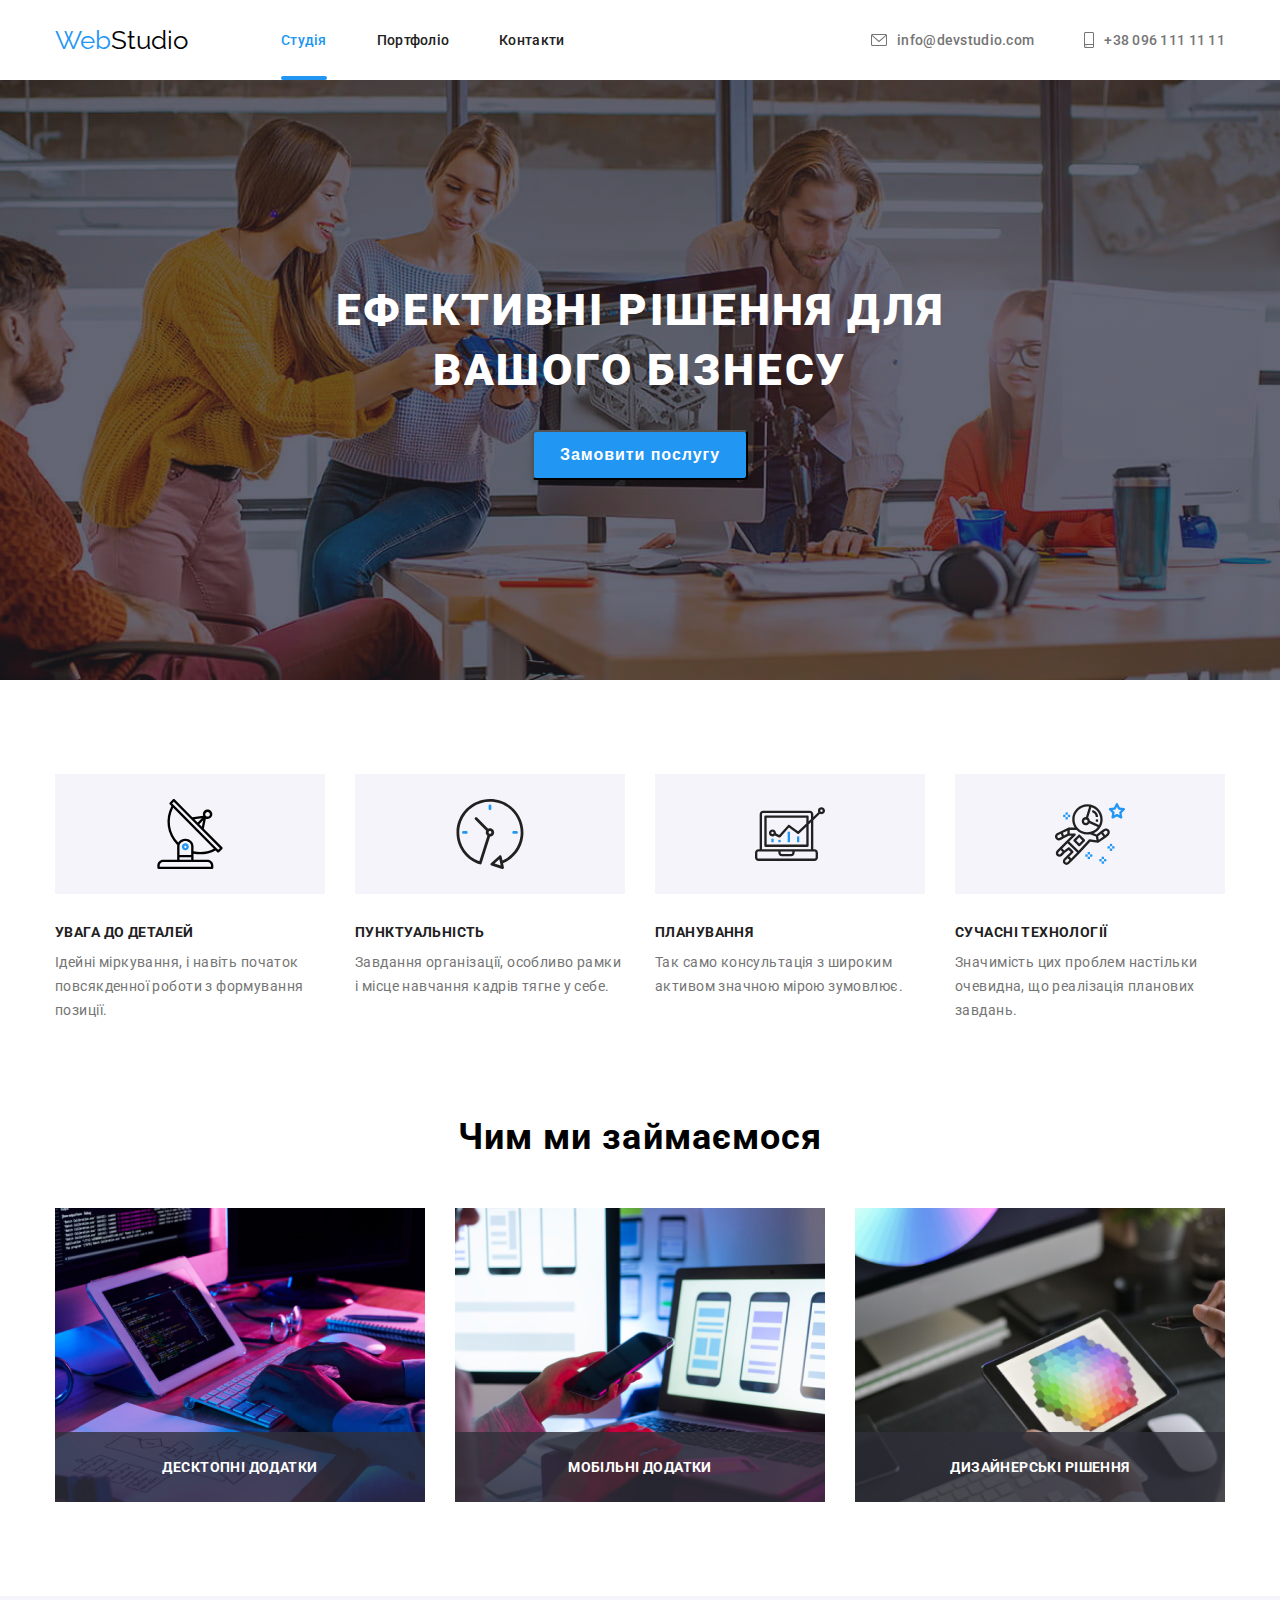
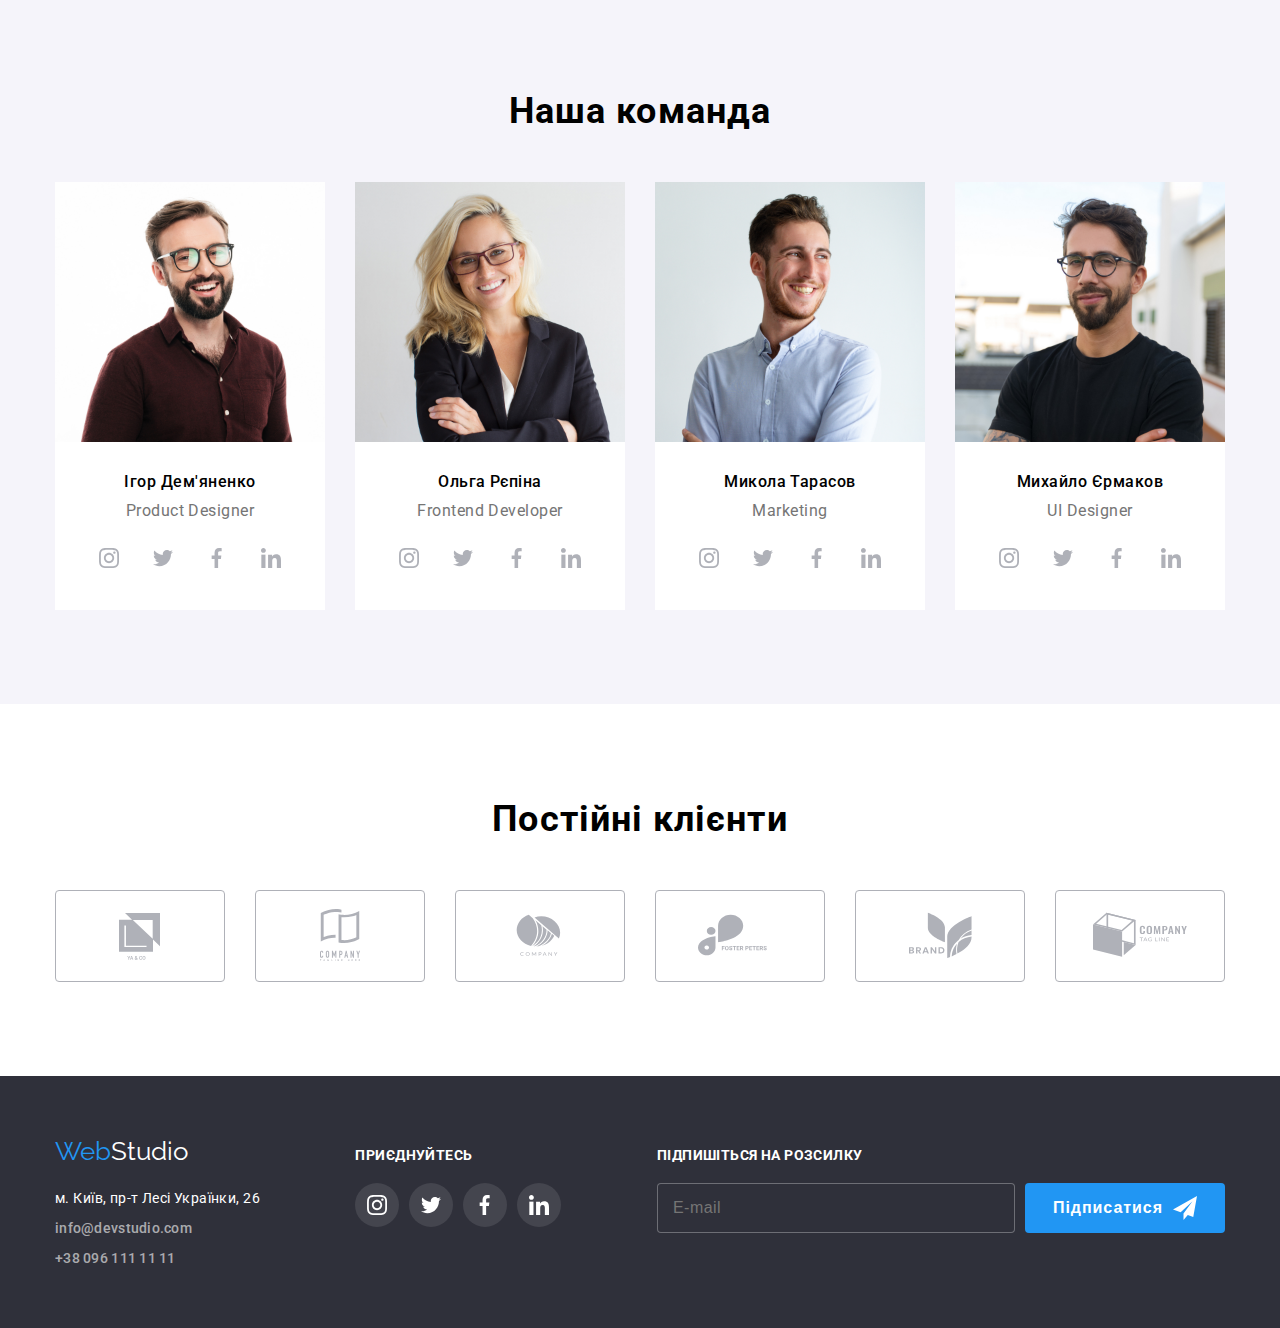
==== index.html @ c01cbc5e "Homework start" ====
<!-- TODO: FIX POINTS ITEMS - MAKE ICON AND TEXT ONE LI ELEMENT -->
<!-- TODO: FIX TEAM IMG CLASSES  -->

<!DOCTYPE html>
<html lang="en">
  <head>
    <meta charset="UTF-8" />
    <meta name="viewport" content="width=device-width, initial-scale=1.0" />
    <title>Homework 6</title>
    <link rel="preconnect" href="https://fonts.googleapis.com" />
    <link rel="preconnect" href="https://fonts.gstatic.com" crossorigin />
    <link
      href="https://fonts.googleapis.com/css2?family=Raleway:wght@700&family=Roboto:wght@400;500;700;900&display=swap"
      rel="stylesheet"
    />
    <link rel="stylesheet" href="./css/style.css" />
    <script src="./js/script.js" defer></script>
  </head>

  <body>
    <header class="header">
      <div class="container">
        <div class="header__content">
          <a href="https://yegor-vin.github.io/HTML_Homework-6/index.html" class="logo header__logo"
            ><span class="logo--color-blue">Web</span
            ><span class="logo--color-black">Studio</span></a
          >

          <div class="header__right-block">
            <nav class="nav">
              <ul class="nav__list">
                <li class="nav__item">
                  <a class="nav__link link is-active" href="./index.html"
                    >Студія</a
                  >
                </li>
                <li class="nav__item">
                  <a class="nav__link link" href="./portfolio.html"
                    >Портфоліо</a
                  >
                </li>
                <li class="nav__item">
                  <a class="nav__link link" href="#">Контакти</a>
                </li>
              </ul>
            </nav>

            <div class="contacts">
              <a class="contacts__item link" href="mailto:info@devstudio.com">
                <svg class="icon icon--email contacts__icon">
                  <use href="./images/sprite.svg#email"></use>
                </svg>
                info@devstudio.com</a
              >
              <a class="contacts__item link" href="tel:+380961111111">
                <svg class="icon icon--phone contacts__icon">
                  <use href="./images/sprite.svg#smartphone"></use>
                </svg>
                +38 096 111 11 11
              </a>
            </div>
          </div>
        </div>
      </div>
    </header>

    <main>
      <section class="hero">
        <h1 class="hero__title">Ефективні рішення для вашого бізнесу</h1>
        <button class="hero__button" type="button">Замовити послугу</button>
      </section>

      <section class="section points">
        <div class="container">
          <ul class="points__list">
            <li class="points__item">
              <div class="points__icon-item">
                <svg class="points__icon">
                  <use href="./images/sprite.svg#antenna"></use>
                </svg>
              </div>
              <div class="points__item-text">
                <h3 class="points__title">УВАГА ДО ДЕТАЛЕЙ</h3>
                <p class="points__text">
                  Ідейні міркування, і навіть початок повсякденної роботи з
                  формування позиції.
                </p>
              </div>
            </li>
            <li class="points__item">
              <div class="points__icon-item">
                <svg class="points__icon">
                  <use href="./images/sprite.svg#clock"></use>
                </svg>
              </div>
              <div class="points__item-text">
                <h3 class="points__title">ПУНКТУАЛЬНІСТЬ</h3>
                <p class="points__text">
                  Завдання організації, особливо рамки і місце навчання кадрів
                  тягне у себе.
                </p>
              </div>
            </li>
            <li class="points__item">
              <div class="points__icon-item">
                <svg class="points__icon">
                  <use href="./images/sprite.svg#diagram"></use>
                </svg>
              </div>
              <div class="points__item-text">
                <h3 class="points__title">ПЛАНУВАННЯ</h3>
                <p class="points__text">
                  Так само консультація з широким активом значною мірою
                  зумовлює.
                </p>
              </div>
            </li>
            <li class="points__item">
              <div class="points__icon-item">
                <svg class="points__icon">
                  <use href="./images/sprite.svg#astronaut"></use>
                </svg>
              </div>
              <div class="points__item-text">
                <h3 class="points__title">СУЧАСНІ ТЕХНОЛОГІЇ</h3>
                <p class="points__text">
                  Значимість цих проблем настільки очевидна, що реалізація
                  планових завдань.
                </p>
              </div>
            </li>
          </ul>
        </div>
      </section>

      <section class="section section--no-pd-top activity">
        <div class="container">
          <h2 class="activity__title">Чим ми займаємося</h2>
          <ul class="activity__list">
            <li class="activity__item">
              <div class="activity__img-container">
                <img
                  class="activity__img"
                  src="./images/feature-1.jpg"
                  alt="Feature"
                  title="Computers"
                />
                <div class="activity__text">Десктопні додатки</div>
              </div>
            </li>
            <li class="activity__item">
              <div class="activity__img-container">
                <img
                  class="activity__img"
                  src="./images/feature-2.jpg"
                  alt="Feature"
                />
                <div class="activity__text">Мобільні додатки</div>
              </div>
            </li>
            <li class="activity__item">
              <div class="activity__img-container">
                <img
                  class="activity__img"
                  src="./images/feature-3.jpg"
                  alt="Feature"
                />
                <div class="activity__text">Дизайнерські рішення</div>
              </div>
            </li>
          </ul>
        </div>
      </section>

      <section class="section team">
        <div class="container">
          <h2 class="team__title">Наша команда</h2>

          <ul class="team__list">
            <li class="team__item person">
              <div class="person__img-container">
                <img
                  class="person__img"
                  src="./images/team-1.jpg"
                  alt="Ihor Demyanenko"
                />
              </div>
              <div class="person__content">
                <h3 class="person__name">Ігор Дем'яненко</h3>
                <p class="person__role">Product Designer</p>
                <div class="social-icons">
                  <ul class="social-icons__list">
                    <li class="social-icons__item">
                      <svg class="social-icons__icon">
                        <use href="./images/sprite.svg#instagram"></use>
                      </svg>
                    </li>
                    <li class="social-icons__item">
                      <svg class="social-icons__icon">
                        <use href="./images/sprite.svg#twitter"></use>
                      </svg>
                    </li>
                    <li class="social-icons__item">
                      <svg class="social-icons__icon">
                        <use href="./images/sprite.svg#facebook"></use>
                      </svg>
                    </li>
                    <li class="social-icons__item">
                      <svg class="social-icons__icon">
                        <use href="./images/sprite.svg#linkedin"></use>
                      </svg>
                    </li>
                  </ul>
                </div>
              </div>
            </li>
            <li class="team__item person">
              <div class="person__img-container">
                <img
                  class="person__img"
                  src="./images/team-2.jpg"
                  alt="Olga Repina"
                />
              </div>
              <div class="person__content">
                <h3 class="person__name">Ольга Рєпіна</h3>
                <p class="person__role">Frontend Developer</p>
                <div class="social-icons">
                  <ul class="social-icons__list">
                    <li class="social-icons__item">
                      <svg class="social-icons__icon">
                        <use href="./images/sprite.svg#instagram"></use>
                      </svg>
                    </li>
                    <li class="social-icons__item">
                      <svg class="social-icons__icon">
                        <use href="./images/sprite.svg#twitter"></use>
                      </svg>
                    </li>
                    <li class="social-icons__item">
                      <svg class="social-icons__icon">
                        <use href="./images/sprite.svg#facebook"></use>
                      </svg>
                    </li>
                    <li class="social-icons__item">
                      <svg class="social-icons__icon">
                        <use href="./images/sprite.svg#linkedin"></use>
                      </svg>
                    </li>
                  </ul>
                </div>
              </div>
            </li>
            <li class="team__item person">
              <div class="person__img-container">
                <img
                  class="person__img"
                  src="./images/team-3.jpg"
                  alt="Mykola Tarasov"
                />
              </div>
              <div class="person__content">
                <h3 class="person__name">Микола Тарасов</h3>
                <p class="person__role">Marketing</p>
                <div class="social-icons">
                  <ul class="social-icons__list">
                    <li class="social-icons__item">
                      <svg class="social-icons__icon">
                        <use href="./images/sprite.svg#instagram"></use>
                      </svg>
                    </li>
                    <li class="social-icons__item">
                      <svg class="social-icons__icon">
                        <use href="./images/sprite.svg#twitter"></use>
                      </svg>
                    </li>
                    <li class="social-icons__item">
                      <svg class="social-icons__icon">
                        <use href="./images/sprite.svg#facebook"></use>
                      </svg>
                    </li>
                    <li class="social-icons__item">
                      <svg class="social-icons__icon">
                        <use href="./images/sprite.svg#linkedin"></use>
                      </svg>
                    </li>
                  </ul>
                </div>
              </div>
            </li>
            <li class="team__item person">
              <div class="person__img-container">
                <img
                  class="person__img"
                  src="./images/team-4.jpg"
                  alt="Mykhailo Yermakov"
                />
              </div>
              <div class="person__content">
                <h3 class="person__name">Михайло Єрмаков</h3>
                <p class="person__role">UI Designer</p>
                <div class="social-icons">
                  <ul class="social-icons__list">
                    <li class="social-icons__item">
                      <svg class="social-icons__icon">
                        <use href="./images/sprite.svg#instagram"></use>
                      </svg>
                    </li>
                    <li class="social-icons__item">
                      <svg class="social-icons__icon">
                        <use href="./images/sprite.svg#twitter"></use>
                      </svg>
                    </li>
                    <li class="social-icons__item">
                      <svg class="social-icons__icon">
                        <use href="./images/sprite.svg#facebook"></use>
                      </svg>
                    </li>
                    <li class="social-icons__item">
                      <svg class="social-icons__icon">
                        <use href="./images/sprite.svg#linkedin"></use>
                      </svg>
                    </li>
                  </ul>
                </div>
              </div>
            </li>
          </ul>
        </div>
      </section>

      <section class="clients">
        <div class="container">
          <div class="clients__content">
            <h2 class="clients__title">Постійні клієнти</h2>
            <ul class="clients__list">
              <li class="clients__item">
                <svg class="clients__logo">
                  <use href="./images/sprite.svg#logo-1"></use>
                </svg>
              </li>
              <li class="clients__item">
                <svg class="clients__logo">
                  <use href="./images/sprite.svg#logo-2"></use>
                </svg>
              </li>
              <li class="clients__item">
                <svg class="clients__logo">
                  <use href="./images/sprite.svg#logo-3"></use>
                </svg>
              </li>
              <li class="clients__item">
                <svg class="clients__logo">
                  <use href="./images/sprite.svg#logo-4"></use>
                </svg>
              </li>
              <li class="clients__item">
                <svg class="clients__logo">
                  <use href="./images/sprite.svg#logo-5"></use>
                </svg>
              </li>
              <li class="clients__item">
                <svg class="clients__logo">
                  <use href="./images/sprite.svg#logo-6"></use>
                </svg>
              </li>
            </ul>
          </div>
        </div>
      </section>
    </main>

    <footer class="footer">
      <div class="container">
        <div class="footer__content">
          <div class="footer__left-block">
            <a href="/" class="logo footer__logo"
              ><span class="logo--color-blue">Web</span
              ><span class="logo--color-white">Studio</span></a
            >
            <div class="footer__contacts contacts contacts--footer">
              <address class="contacts__address">
                м. Київ, пр-т Лесі Українки, 26
              </address>
              <a
                class="contacts__item contacts__item--footer link"
                href="mailto:info@devstudio.com"
                >info@devstudio.com</a
              >
              <a
                class="contacts__item contacts__item--footer link"
                href="tel:+380961111111"
                >+38 096 111 11 11</a
              >
            </div>
          </div>
          <div class="footer__right-block">
            <div class="footer__social-icons social-icons">
              <h3 class="social-icons__title">Приєднуйтесь</h3>
              <ul class="social-icons__list">
                <li class="social-icons__item social-icons__item--footer">
                  <svg class="social-icons__icon social-icons__icon--footer">
                    <use href="./images/sprite.svg#instagram"></use>
                  </svg>
                </li>
                <li class="social-icons__item social-icons__item--footer">
                  <svg class="social-icons__icon social-icons__icon--footer">
                    <use href="./images/sprite.svg#twitter"></use>
                  </svg>
                </li>
                <li class="social-icons__item social-icons__item--footer">
                  <svg class="social-icons__icon social-icons__icon--footer">
                    <use href="./images/sprite.svg#facebook"></use>
                  </svg>
                </li>
                <li class="social-icons__item social-icons__item--footer">
                  <svg class="social-icons__icon social-icons__icon--footer">
                    <use href="./images/sprite.svg#linkedin"></use>
                  </svg>
                </li>
              </ul>
            </div>
          </div>
          <div class="footer__subscribe subscribe">
            <h3 class="subscribe__title">Підпишіться на розсилку</h3>
            <form class="subscribe__form">
              <input
                class="subscribe__input"
                type="email"
                name="email"
                id="email"
                placeholder="E-mail"
              />
              <button class="subscribe__button" type="button">
                Підписатися
                <svg class="subscribe__button-icon">
                  <use href="./images/sprite.svg#tg"></use>
                </svg>
              </button>
            </form>
          </div>
        </div>
      </div>
    </footer>

    <div class="modal">
      <div class="modal__window">
        <button class="modal__button" type="button">
          <svg class="modal__cross">
            <use href="./images/sprite.svg#cross" />
          </svg>
        </button>

        <div class="modal__form">
          <h2 class="modal__title">Залиште свої дані, ми вам передзвонимо</h2>
          <form class="form" action="#">
            <label class="form__item">
              Ім'я
              <input
                class="form__input"
                type="text"
                name="text"
                id="text"
                required
              />
              <svg class="form__icon">
                <use href="./images/sprite.svg#person" />
              </svg>
            </label>

            <label class="form__item">
              Телефон
              <input
                class="form__input"
                type="tel"
                name="phone"
                id="phone"
                required
              />
              <svg class="form__icon">
                <use href="./images/sprite.svg#phone" />
              </svg>
            </label>

            <label class="form__item">
              Пошта
              <input
                class="form__input"
                type="email"
                name="email"
                id="email"
                required
              />
              <svg class="form__icon">
                <use href="./images/sprite.svg#emailBlack" />
              </svg>
            </label>

            <label class="form__item form__item--textarea">
              Коментар
              <textarea
                class="form__text-area"
                name="comment"
                id="comment"
                placeholder="Введіть текст"
              ></textarea>
            </label>

            <label class="form__item form__item--checkbox">
              <input type="checkbox" name="checkbox" id="checkbox" />
              Погоджуюся з розсилкою та приймаю
              <a class="checkbox-link" href="#">Умови договору</a>
            </label>

            <button class="form__button" type="submit">Відправити</button>
          </form>
        </div>
      </div>
    </div>
  </body>
</html>
---- css/style.css ----
:root {
  --color-blue: #2196f3;
}

html {
  font-family: "Roboto", sans-serif;
  font-weight: 400;
}

body,
h1,
h2,
h3,
h4,
h5,
h6,
p,
ul,
button {
  margin: 0;
  padding: 0;
}

a {
  text-decoration: none;
}

* {
  box-sizing: border-box;
}

.link {
  transition: color 0.3s linear;
}

.link:hover {
  color: var(--color-blue);
}

.container {
  margin: 0 auto;
  max-width: 1170px;
  width: 100%;
}

/* #region header */

.header {
  display: flex;

  height: 80px;
}

.header__content {
  display: flex;
  height: 100%;
}

.header__right-block {
  display: flex;
  justify-content: space-between;
  width: 100%;
}

.header__logo {
  margin-right: 93px;
}

/* #endregion */

/* #region nav */

.nav {
  display: flex;
}

.nav__list {
  margin: 0;
  padding: 0;
  list-style: none;
  display: flex;
  gap: 50px;
}

.nav__item {
  display: flex;
}

.nav__link {
  display: flex;
  align-items: center;

  color: #212121;
  font-size: 14px;
  font-weight: 500;
  line-height: normal;
  letter-spacing: 0.28px;
  text-decoration: none;
  transition: all 0.3s ease;
}

.is-active {
  position: relative;
  color: var(--color-blue);
}

.is-active::after {
  display: block;
  content: "";
  height: 4px;

  position: absolute;
  width: 100%;
  bottom: 0;

  background-color: var(--color-blue);
  border-radius: 2px;
}

.nav__link:hover {
  color: var(--color-blue);
  font-weight: 500;
  line-height: normal;
  letter-spacing: 0.28px;
}

/* #endregion */

/* #region contacts */

.contacts {
  display: flex;
  gap: 50px;
}

.contacts--footer {
  flex-direction: column;
  gap: 6px;
}

.contacts__item {
  display: flex;
  align-items: center;

  color: #757575;
  font-size: 14px;
  font-weight: 500;
  line-height: normal;
  letter-spacing: 0.28px;
}

.contacts__item--footer {
  color: #ffffff99;
  line-height: 24px;
}

/* #endregion */

.logo {
  font-family: "Raleway", sans-serif;
  text-decoration: none;
  font-size: 26px;
  display: flex;
  align-items: center;
}

.logo--color-blue {
  color: var(--color-blue);
}

.logo--color-black {
  color: #000;
}

.hero {
  display: flex;
  flex-direction: column;
  justify-content: center;
  align-items: center;
  gap: 30px;

  height: 600px;
  background: linear-gradient(90deg, #2f303a66 0%, #2f303a66 100%),
    url("../images/hero.jpg"), #2f303a;
  background-repeat: no-repeat;
  background-size: cover;
  background-position: center;

  color: #fff;

  font-size: 44px;
  font-weight: 900px;
  line-height: 60px;
  text-transform: uppercase;

  flex-shrink: 0;
}

.hero__title {
  color: #fff;
  text-align: center;

  width: 696px;

  font-size: 44px;
  font-weight: 900;

  line-height: 60px;
  letter-spacing: 2.64px;
  text-transform: uppercase;
}

.hero__button {
  background-color: var(--color-blue);
  color: #fff;
  width: 216px;
  height: 50px;
  cursor: pointer;
  text-align: center;
  font-size: 16px;
  font-weight: 700;
  line-height: 30px; /* 187.5% */
  letter-spacing: 0.96px;
  border-radius: 4px;
  box-shadow: 0 4px 4px 0 rgba(0, 0, 0, 0.15);
}

.points__list {
  display: flex;
  justify-content: space-evenly;
  list-style: none;
  background-color: #fff;
  gap: 30px;
}

.points__item {
  width: 270px;
  flex-shrink: 0;
  display: flex;
  flex-direction: column;
  gap: 30px;
}

.points__title {
  color: #212121;
  margin-bottom: 10px;
  font-size: 14px;
  font-weight: 700;
  line-height: 16px;
  letter-spacing: 0.03em;
}

.points__text {
  color: #757575;
  font-size: 14px;
  font-weight: 400;
  line-height: 24px;
  letter-spacing: 0.42px;
  width: 270px;
}

.activity {
}

.activity__title {
  text-align: center;
  margin-bottom: 50px;
  font-size: 36px;
  font-weight: 700;
  line-height: 42px;
  letter-spacing: 0.03em;
}

.activity__list {
  list-style: none;
  display: flex;
  justify-content: center;
  gap: 30px;
}

.activity__item {
  display: flex;
}

.activity__img-container {
  position: relative;
  display: flex;
}

.activity__img {
  width: 370px;
  height: 294px;
  flex-shrink: 0;
}

.activity__text {
  position: absolute;
  bottom: 0;
  background-color: #2f303acc;
  color: #fff;
  width: 100%;
  height: 70px;
  display: flex;
  justify-content: center;
  align-items: center;
  text-transform: uppercase;
  font-size: 14px;
  font-weight: 700;
  line-height: 16px;
  letter-spacing: 0.03em;
}

.team {
  flex-shrink: 0;
  background-color: #f5f4fa;
  width: 100%;
}

.team__title {
  margin: 0 0 50px;
  text-align: center;
  font-size: 36px;
  font-weight: 700;
  line-height: 42px;
  letter-spacing: 0.03em;
}

.team__list {
  list-style: none;
  display: flex;
  gap: 30px;
  justify-content: center;
  border-radius: 4px;
}

.person {
  background-color: #fff;
  width: 270px;
}

.person__img {
  width: 100%;
}

.person__img-container {
  display: flex;
}

.person__content {
  padding: 30px 0 30px;

  display: flex;
  flex-direction: column;
  align-items: center;
}

.person__name {
  margin: 0 0 10px;
  font-size: 16px;
  font-weight: 500;
  line-height: 19px;
  letter-spacing: 0.03em;
}

.person__role {
  margin: 0 0 16px;

  font-size: 16px;
  font-weight: 400;
  line-height: 19px;
  letter-spacing: 0.03em;
  color: #757575;
}

.section {
  padding: 94px 0 94px;
}

.section--no-pd-top {
  padding: 0 0 94px;
}

.footer {
  background-color: #2f303a;
  height: 252px;
  padding-top: 60px;
}

.logo--color-white {
  color: #fff;
}

.footer__content {
  display: flex;
  align-items: baseline;
  justify-content: space-between;
}

.footer__contacts {
  display: flex;
  flex-direction: column;
  gap: 6px;
}

.contacts__address {
  color: #fff;
  font-style: normal;
  font-size: 14px;
  font-weight: 400;
  line-height: 24px;
  letter-spacing: 0.03em;
  text-align: left;
}

.footer__logo {
  margin: 0 0 20px;
}

.footer__email {
  color: #757575;
  font-size: 14px;
  font-weight: 400;
  line-height: 24px;
  letter-spacing: 0.03em;
  text-align: left;
}

.footer__number {
  color: #757575;
  font-size: 14px;
  font-weight: 400;
  line-height: 24px;
  letter-spacing: 0.03em;
  text-align: left;
}

.features__filter {
  background-color: #f5f4fa;
  color: #212121;
  height: 38px;
  font-size: 16px;
  font-weight: 500;
  line-height: 26px;
  letter-spacing: 0.03em;
  text-align: center;
  padding: 6px 22px;
}

.portfolio {
}

.info {
  text-align: center;
}

.features__filters {
  list-style: none;
  margin: 0 0 50px;

  display: flex;
  justify-content: center;
  gap: 8px;
}

.features__filter {
  transition: all 0.3s ease;
  background-color: #eee;
  color: black;
  border-radius: 4px;
}

.features__filter:hover {
  background-color: var(--color-blue);
  color: white;
}

.features__list {
  list-style: none;
  display: flex;
  flex-wrap: wrap;
  gap: 30px;
}

.features__block {
  display: flex;
  justify-content: space-between;
}

.features__item {
  width: 370px;
  height: 404px;
}

.category__img-container {
  position: relative;
  overflow: hidden;
  display: flex;
}

.category__img {
  display: flex;
}

.hidden-text {
  background: #2196f3e5;
  position: absolute;
  color: #fff;
  font-size: 18px;
  font-weight: 400;
  line-height: 28px;
  letter-spacing: 0.03em;
  padding: 63px 24px;
  transform: translateY(100%);
  transition: transform 0.3s ease;
  top: 0;
}

.features__item:hover .hidden-text {
  transform: translateY(0);
}

.category {
  cursor: pointer;
}

.category__content {
  padding: 20px 24px;
  border: 1px solid #eee;
  border-top: none;
}

.category__title {
  margin: 0 0 4px;
  font-size: 18px;
  font-weight: 700;
  line-height: 36px;
  letter-spacing: 0.06em;
}

.category__type {
  font-size: 16px;
  font-weight: 400;
  line-height: 30px;
  letter-spacing: 0.03em;
  color: #757575;
}

.icon {
  display: flex;
  padding: 0 10px 0 0;

  transition: color 0.3s linear;
}

.icon--email {
  height: 12px;
  width: 16px;
}

.icon--phone {
  height: 16px;
  width: 10px;
}

.contacts__block {
  display: flex;
}

.contacts__icon {
  box-sizing: content-box;
}

.contacts__icon-email {
  padding: 34px 10px 34px 0;
  transition: color 0.3s linear;
}

.contacts__block:hover {
  background-color: #fff;
}

.contacts__block:hover .contacts__icon {
  color: var(--color-blue);
}

.contacts__block:hover .contacts__email {
  color: var(--color-blue);
}

.points__icon-list {
  list-style: none;
  display: flex;
  gap: 30px;
  border-radius: 4px;
  padding: 0 0 30px;
}

.points__icon-item {
  width: 270px;
  height: 120px;
  background-color: #f5f4fa;
  display: flex;
  justify-content: center;
  align-items: center;
}

.points__icon {
  width: 70px;
  height: 70px;
}

.social-icons__list {
  list-style: none;
  display: flex;
  gap: 10px;
}

.social-icons__item {
  width: 44px;
  height: 44px;
  display: flex;
  justify-content: center;
  align-items: center;
  border-radius: 50%;
  transition: all 0.3s linear;

  background-color: transparent;
  color: #afb1b8;

  cursor: pointer;
}

.social-icons__item--footer {
  background-color: #ffffff1a;
}

.social-icons__icon {
  color: inherit;
  width: 20px;
  height: 20px;
}

.social-icons__icon--footer {
  color: #fff;
}

.social-icons__item:hover {
  background-color: var(--color-blue);
  color: #fff;
}

.person__media-item:hover .person__media-icon {
  color: #fff;
}
.clients__content {
  padding: 94px 0;
}

.clients__title {
  text-align: center;
  font-size: 36px;
  font-weight: 700;
  line-height: 42px;
  letter-spacing: 0.03em;
  text-align: center;
  margin: 0 0 50px;
}

.clients__list {
  list-style: none;
  display: flex;
  gap: 30px;
}

.clients__item {
  display: flex;
  justify-content: center;
  align-items: center;
  width: 170px;
  height: 92px;
  border: 1px #afb1b8 solid;
  border-radius: 4px;
  transition: all 0.3s linear;
  cursor: pointer;
}

.clients__item:hover {
  border-color: var(--color-blue);
}

.clients__item:hover .clients__logo {
  color: var(--color-blue);
}

.clients__logo {
  width: 106px;
  height: 60px;
  color: #afb1b8;
  transition: all 0.3s linear;
}

.social-icons__title {
  font-size: 14px;
  font-weight: 700;
  line-height: 16px;
  letter-spacing: 0.03em;
  color: #fff;
  text-transform: uppercase;
}

.footer__social-icons {
  display: flex;
  flex-direction: column;
  gap: 20px;
  justify-content: center;
}

.modal {
  opacity: 0;
  position: fixed;
  top: 0;
  left: 0;
  right: 0;
  bottom: 0;

  background-color: #00000080;
  transition: all 0.3s ease;

  pointer-events: none;
}

.modal--is-open {
  opacity: 1;
  pointer-events: all;
}

.modal__window {
  padding: 40px;
  width: 528px;
  height: 580px;
  top: 50%;
  left: 50%;
  border-radius: 4px;
  background-color: #fff;
  position: absolute;
  transform: translate(-50%, -30%);
  transition: all 0.3s ease;
}

.modal--is-open .modal__window {
  transform: translate(-50%, -50%);
}

.modal--is-open .modal {
  opacity: 1;
  pointer-events: all;
}

.modal__button {
  position: absolute;
  right: 8px;
  top: 8px;

  display: flex;
  justify-content: center;
  align-items: center;
  border: 1px solid #0000001a;
  height: 30px;
  width: 30px;

  border-radius: 50%;
  border: 1px solid #0000001a;

  background-color: #fff;
  cursor: pointer;
}

.modal__cross {
  height: 11px;
  width: 11px;
  transition: color 0.3s linear;
}

.modal__button:hover .modal__cross {
  color: var(--color-blue);
}

main:has(.modal--is-open) {
  overflow: hidden;
}

.modal__form {
  display: flex;
  flex-direction: column;
  gap: 12px;
}

.modal__title {
  font-size: 20px;
  font-weight: 700;
  line-height: 23px;
  letter-spacing: 0.03em;
  color: #212121;
  text-align: center;
}

.form {
  display: flex;
  flex-direction: column;
  align-items: center;
}

.form__item {
  margin: 0 0 10px;
  position: relative;
  display: flex;
  flex-direction: column;
  gap: 4px;

  width: 100%;

  font-size: 12px;
  font-weight: 400;
  line-height: 14px;
  letter-spacing: 0.01em;
  color: #757575;
}

.form__item--textarea {
  margin: 0 0 20px;
}

.form__item--checkbox {
  margin: 0 0 30px;
  display: flex;
  flex-direction: row;
  justify-content: center;
  align-items: center;
}

.form__icon {
  position: absolute;
  height: 18px;
  width: 18px;
  padding: 2px;
  color: black;

  left: 12px;
  bottom: 11px;

  transition: color 0.3s ease;
}

.form__input {
  padding: 0 0 0 42px;
  border-radius: 4px;
  border: 1px solid #21212133;
  height: 40px;
  transition: color 0.3s linear;
  cursor: pointer;
  transition: border-color 0.3s ease;
}

.form__input:hover,
.form__input:focus,
.form__text-area:focus {
  border-color: var(--color-blue);
  outline: 1px solid var(--color-blue);
}

.form__input:hover + .form__icon {
  color: var(--color-blue);
}

.form__text-area {
  padding: 12px 16px;
  height: 120px;
  border: 1px solid #21212133;
  border-radius: 4px;
  resize: none;
}

.form__text-area::placeholder {
  color: #75757580;
  font-size: 12px;
  font-weight: 400;
  line-height: 14px;
  letter-spacing: 0.01em;
}

.checkbox-link {
  color: var(--color-blue);
}

.form__button {
  color: #fff;
  border-radius: 4px;
  width: 200px;
  height: 50px;
  background-color: #188ce8;
  border: 1px solid #21212133;
  cursor: pointer;
}

.footer__subscribe {
  display: flex;
  flex-direction: column;
}

.subscribe__title {
  margin: 0 0 20px;
  color: #fff;
  font-size: 14px;
  font-weight: 700;
  line-height: 16px;
  letter-spacing: 0.03em;
  text-transform: uppercase;
  display: flex;
  flex-direction: column;
}

.subscribe__form {
  display: flex;
  gap: 10px;
}

.subscribe__input {
  padding: 0 0 0 15px;

  width: 358px;
  height: 50px;

  border-radius: 4px;
  border: 1px solid #ffffff4d;

  background-color: #2f303a;
  color: #fff;
}

.subscribe__button {
  padding: 0 28px;

  display: flex;
  justify-content: center;
  align-items: center;
  gap: 10px;

  height: 50px;

  font-size: 16px;
  font-weight: 700;
  line-height: 30px;
  letter-spacing: 0.06em;

  color: #fff;
  background-color: var(--color-blue);

  border-radius: 4px;
  border: none;

  cursor: pointer;
}

.subscribe__button-icon {
  height: 24px;
  width: 24px;
}

.subscribe__input::placeholder {
  font-size: 16px;
  font-weight: 400;
  line-height: 20px;
  letter-spacing: 0.03em;
}
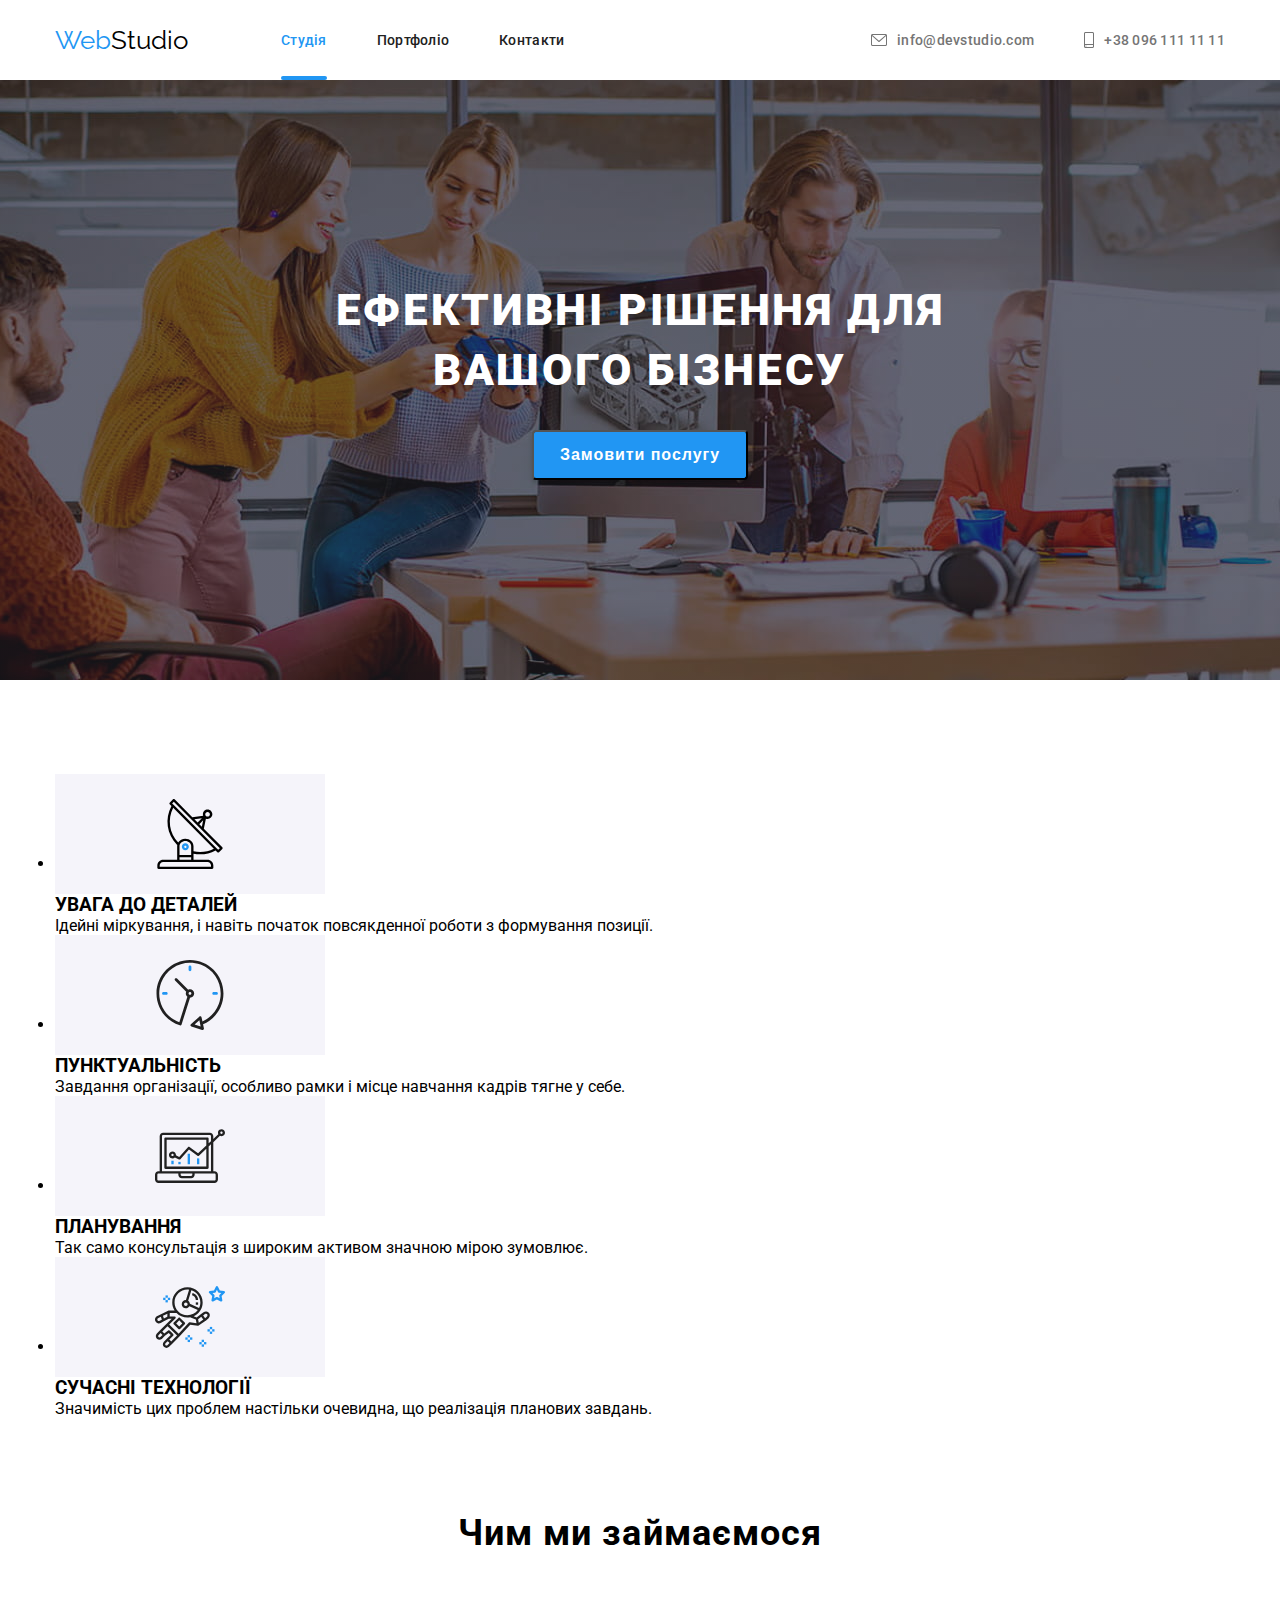
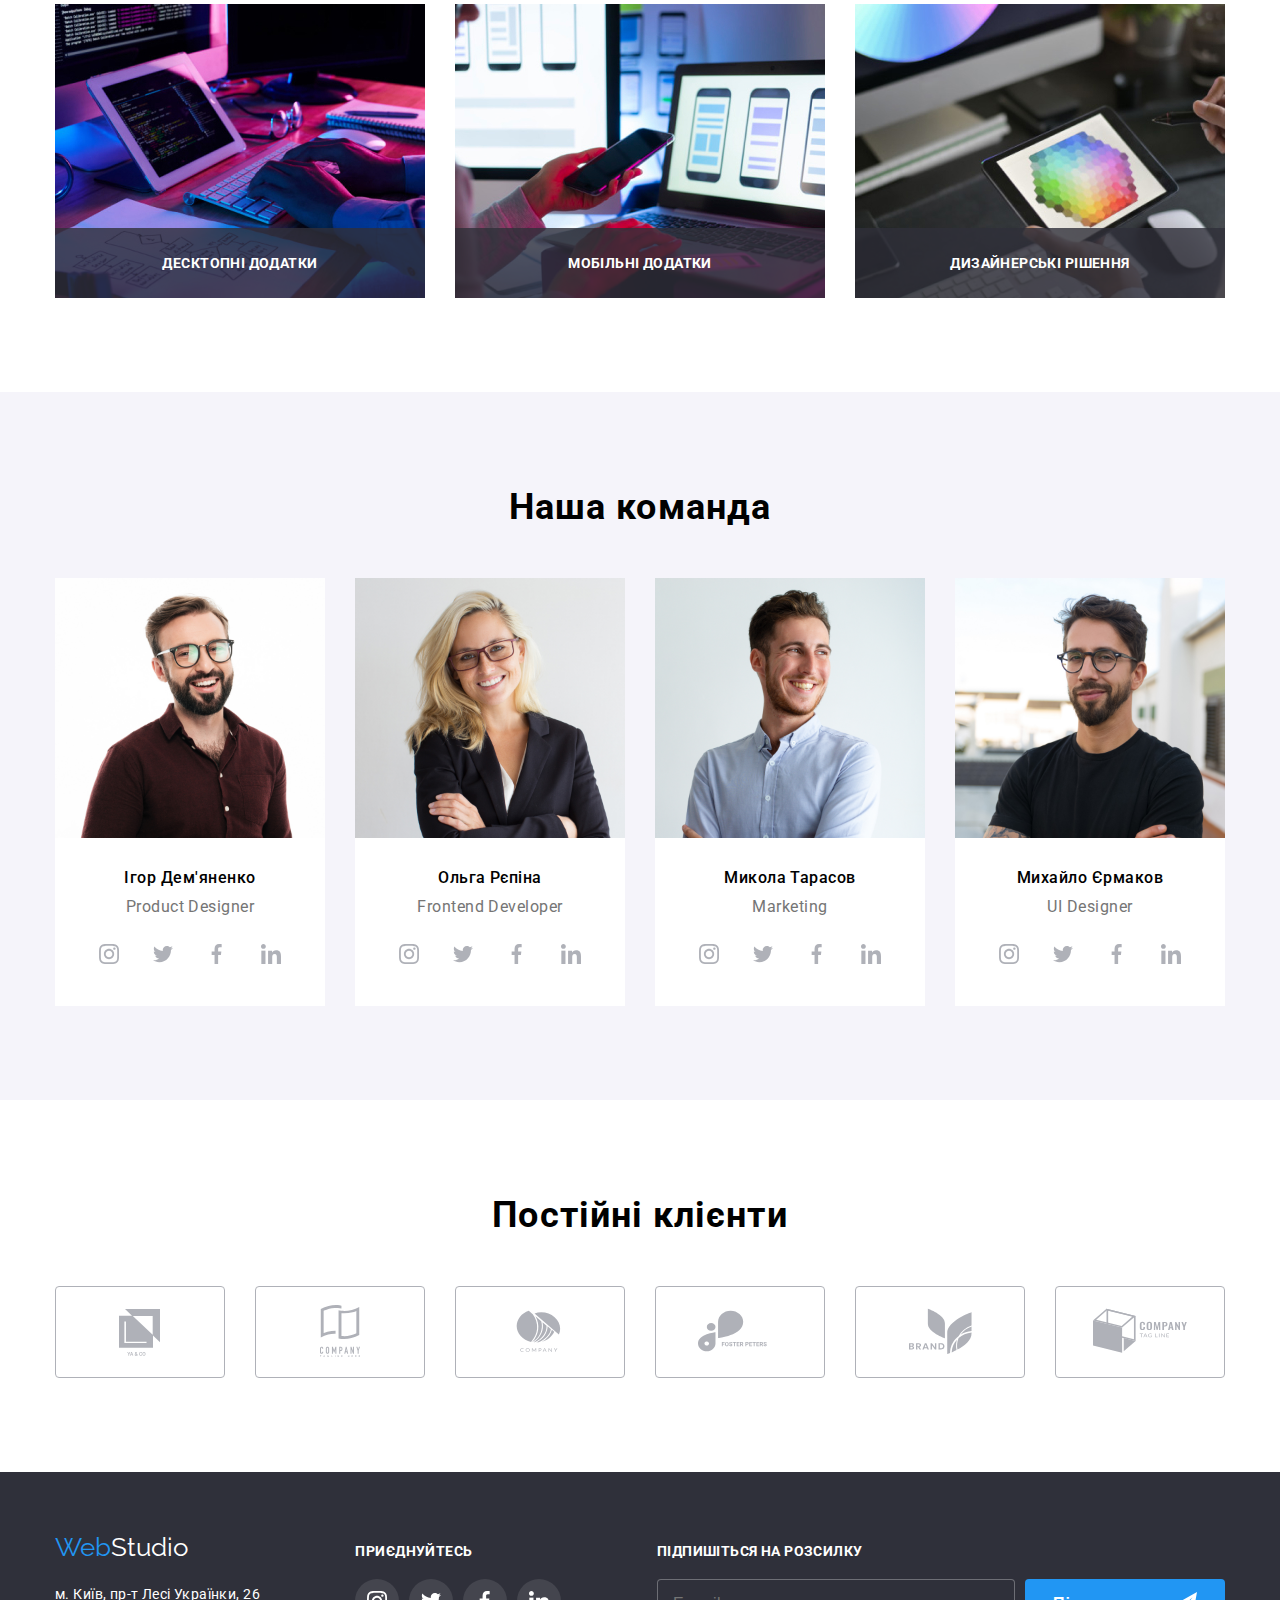
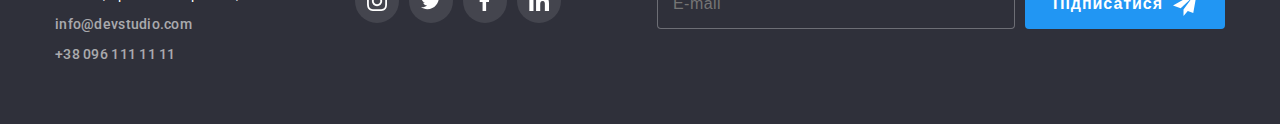
==== commit 3f721bef: "added scss" ====
--- a/index.html
+++ b/index.html
@@ -1,8 +1,5 @@
-<!-- TODO: FIX POINTS ITEMS - MAKE ICON AND TEXT ONE LI ELEMENT -->
-<!-- TODO: FIX TEAM IMG CLASSES  -->
-
 <!DOCTYPE html>
-<html lang="en">
+<html lang="en" class="page">
   <head>
     <meta charset="UTF-8" />
     <meta name="viewport" content="width=device-width, initial-scale=1.0" />
@@ -13,7 +10,7 @@
       href="https://fonts.googleapis.com/css2?family=Raleway:wght@700&family=Roboto:wght@400;500;700;900&display=swap"
       rel="stylesheet"
     />
-    <link rel="stylesheet" href="./css/style.css" />
+    <link rel="stylesheet" href="/css/style.min.css" />
     <script src="./js/script.js" defer></script>
   </head>
 
@@ -21,7 +18,9 @@
     <header class="header">
       <div class="container">
         <div class="header__content">
-          <a href="https://yegor-vin.github.io/HTML_Homework-6/index.html" class="logo header__logo"
+          <a
+            href="https://yegor-vin.github.io/HTML_Homework-6/index.html"
+            class="logo header__logo"
             ><span class="logo--color-blue">Web</span
             ><span class="logo--color-black">Studio</span></a
           >
--- a/css/style.min.css
+++ b/css/style.min.css
@@ -0,0 +1 @@
+body,h1,h2,h3,h4,h5,h6,p,ul,button{margin:0;padding:0}a{text-decoration:none}*{box-sizing:border-box}.link{transition:color .3s linear;font-family:inherit}.link:hover{color:#2196f3}.page{font-family:"Roboto",sans-serif;font-weight:400}.container{margin:0 auto;max-width:1170px;width:100%}.header{display:flex;height:80px}.header__content{display:flex;height:100%}.header__right-block{display:flex;justify-content:space-between;width:100%}.header__logo{margin-right:93px}.nav{display:flex}.nav__list{margin:0;padding:0;list-style:none;display:flex;gap:50px}.nav__item{display:flex}.nav__link{display:flex;align-items:center;color:#212121;font-size:14px;font-weight:500;line-height:normal;letter-spacing:.28px;text-decoration:none;transition:all .3s ease}.nav__link:hover{color:#2196f3;font-weight:500;line-height:normal;letter-spacing:.28px}.is-active{position:relative;color:#2196f3}.is-active::after{display:block;content:"";height:4px;position:absolute;width:100%;bottom:0;background-color:#2196f3;border-radius:2px}.contacts{display:flex;gap:50px}.contacts --footer{flex-direction:column;gap:6px}.contacts__item{display:flex;align-items:center;color:#757575;font-size:14px;font-weight:500;line-height:normal;letter-spacing:.28px}.contacts__item--footer{color:rgba(255,255,255,.6);line-height:24px}.logo{font-family:"Raleway",sans-serif;text-decoration:none;font-size:26px;display:flex;align-items:center}.logo--color-blue{color:#2196f3}.logo--color-black{color:#000}.hero{display:flex;flex-direction:column;justify-content:center;align-items:center;gap:30px;height:600px;background:linear-gradient(90deg, rgba(47, 48, 58, 0.4) 0%, rgba(47, 48, 58, 0.4) 100%),url("../images/hero.jpg"),#2f303a;background-repeat:no-repeat;background-size:cover;background-position:center;color:#fff;font-size:44px;font-weight:900px;line-height:60px;text-transform:uppercase;flex-shrink:0}.hero__title{color:#fff;text-align:center;width:696px;font-size:44px;font-weight:900;line-height:60px;letter-spacing:2.64px;text-transform:uppercase}.hero__button{background-color:#2196f3;color:#fff;width:216px;height:50px;cursor:pointer;text-align:center;font-size:16px;font-weight:700;line-height:30px;letter-spacing:.96px;border-radius:4px;box-shadow:0 4px 4px 0 rgba(0,0,0,.15)}.activity__title{text-align:center;margin-bottom:50px;font-size:36px;font-weight:700;line-height:42px;letter-spacing:.03em}.activity__list{list-style:none;display:flex;justify-content:center;gap:30px}.activity__item{display:flex}.activity__img-container{position:relative;display:flex}.activity__img{width:370px;height:294px;flex-shrink:0}.activity__text{position:absolute;bottom:0;background-color:rgba(47,48,58,.8);color:#fff;width:100%;height:70px;display:flex;justify-content:center;align-items:center;text-transform:uppercase;font-size:14px;font-weight:700;line-height:16px;letter-spacing:.03em}.team{flex-shrink:0;background-color:#f5f4fa;width:100%}.team__title{margin:0 0 50px;text-align:center;font-size:36px;font-weight:700;line-height:42px;letter-spacing:.03em}.team__list{list-style:none;display:flex;gap:30px;justify-content:center;border-radius:4px}.person{background-color:#fff;width:270px}.person__img{width:100%}.person__img-container{display:flex}.person__content{padding:30px 0 30px;display:flex;flex-direction:column;align-items:center}.person__name{margin:0 0 10px;font-size:16px;font-weight:500;line-height:19px;letter-spacing:.03em}.person__role{margin:0 0 16px;font-size:16px;font-weight:400;line-height:19px;letter-spacing:.03em;color:#757575}.section{padding:94px 0 94px}.section--no-pd-top{padding:0 0 94px}.footer{background-color:#2f303a;height:252px;padding-top:60px}.logo--color-white{color:#fff}.footer__content{display:flex;align-items:baseline;justify-content:space-between}.footer__contacts{display:flex;flex-direction:column;gap:6px}.contacts__address{color:#fff;font-style:normal;font-size:14px;font-weight:400;line-height:24px;letter-spacing:.03em;text-align:left}.footer__logo{margin:0 0 20px}.footer__email{color:#757575;font-size:14px;font-weight:400;line-height:24px;letter-spacing:.03em;text-align:left}.footer__number{color:#757575;font-size:14px;font-weight:400;line-height:24px;letter-spacing:.03em;text-align:left}.features__filter{background-color:#f5f4fa;color:#212121;height:38px;font-size:16px;font-weight:500;line-height:26px;letter-spacing:.03em;text-align:center;padding:6px 22px}.info{text-align:center}.features__filters{list-style:none;margin:0 0 50px;display:flex;justify-content:center;gap:8px}.features__filter{transition:all .3s ease;background-color:#eee;color:#000;border-radius:4px}.features__filter:hover{background-color:#2196f3;color:#fff}.features__list{list-style:none;display:flex;flex-wrap:wrap;gap:30px}.features__block{display:flex;justify-content:space-between}.features__item{width:370px;height:404px}.category__img-container{position:relative;overflow:hidden;display:flex}.category__img{display:flex}.hidden-text{background:rgba(33,150,243,.8980392157);position:absolute;color:#fff;font-size:18px;font-weight:400;line-height:28px;letter-spacing:.03em;padding:63px 24px;transform:translateY(100%);transition:transform .3s ease;top:0}.features__item:hover .hidden-text{transform:translateY(0)}.category{cursor:pointer}.category__content{padding:20px 24px;border:1px solid #eee;border-top:none}.category__title{margin:0 0 4px;font-size:18px;font-weight:700;line-height:36px;letter-spacing:.06em}.category__type{font-size:16px;font-weight:400;line-height:30px;letter-spacing:.03em;color:#757575}.icon{display:flex;padding:0 10px 0 0;transition:color .3s linear}.icon--email{height:12px;width:16px}.icon--phone{height:16px;width:10px}.contacts__block{display:flex}.contacts__icon{box-sizing:content-box}.contacts__icon-email{padding:34px 10px 34px 0;transition:color .3s linear}.contacts__block:hover{background-color:#fff}.contacts__block:hover .contacts__icon{color:#2196f3}.contacts__block:hover .contacts__email{color:#2196f3}.points__icon-list{list-style:none;display:flex;gap:30px;border-radius:4px;padding:0 0 30px}.points__icon-item{width:270px;height:120px;background-color:#f5f4fa;display:flex;justify-content:center;align-items:center}.points__icon{width:70px;height:70px}.social-icons__list{list-style:none;display:flex;gap:10px}.social-icons__item{width:44px;height:44px;display:flex;justify-content:center;align-items:center;border-radius:50%;transition:all .3s linear;background-color:rgba(0,0,0,0);color:#afb1b8;cursor:pointer}.social-icons__item--footer{background-color:rgba(255,255,255,.1019607843)}.social-icons__icon{color:inherit;width:20px;height:20px}.social-icons__icon--footer{color:#fff}.social-icons__item:hover{background-color:#2196f3;color:#fff}.person__media-item:hover .person__media-icon{color:#fff}.clients__content{padding:94px 0}.clients__title{text-align:center;font-size:36px;font-weight:700;line-height:42px;letter-spacing:.03em;text-align:center;margin:0 0 50px}.clients__list{list-style:none;display:flex;gap:30px}.clients__item{display:flex;justify-content:center;align-items:center;width:170px;height:92px;border:1px #afb1b8 solid;border-radius:4px;transition:all .3s linear;cursor:pointer}.clients__item:hover{border-color:#2196f3}.clients__item:hover .clients__logo{color:#2196f3}.clients__logo{width:106px;height:60px;color:#afb1b8;transition:all .3s linear}.social-icons__title{font-size:14px;font-weight:700;line-height:16px;letter-spacing:.03em;color:#fff;text-transform:uppercase}.footer__social-icons{display:flex;flex-direction:column;gap:20px;justify-content:center}.modal{opacity:0;position:fixed;top:0;left:0;right:0;bottom:0;background-color:rgba(0,0,0,.5019607843);transition:all .3s ease;pointer-events:none}.modal--is-open{opacity:1;pointer-events:all}.modal__window{padding:40px;width:528px;height:580px;top:50%;left:50%;border-radius:4px;background-color:#fff;position:absolute;transform:translate(-50%, -30%);transition:all .3s ease}.modal--is-open .modal__window{transform:translate(-50%, -50%)}.modal--is-open .modal{opacity:1;pointer-events:all}.modal__button{position:absolute;right:8px;top:8px;display:flex;justify-content:center;align-items:center;border:1px solid rgba(0,0,0,.1019607843);height:30px;width:30px;border-radius:50%;border:1px solid rgba(0,0,0,.1019607843);background-color:#fff;cursor:pointer}.modal__cross{height:11px;width:11px;transition:color .3s linear}.modal__button:hover .modal__cross{color:#2196f3}main:has(.modal--is-open){overflow:hidden}.modal__form{display:flex;flex-direction:column;gap:12px}.modal__title{font-size:20px;font-weight:700;line-height:23px;letter-spacing:.03em;color:#212121;text-align:center}.form{display:flex;flex-direction:column;align-items:center}.form__item{margin:0 0 10px;position:relative;display:flex;flex-direction:column;gap:4px;width:100%;font-size:12px;font-weight:400;line-height:14px;letter-spacing:.01em;color:#757575}.form__item--textarea{margin:0 0 20px}.form__item--checkbox{margin:0 0 30px;display:flex;flex-direction:row;justify-content:center;align-items:center}.form__icon{position:absolute;height:18px;width:18px;padding:2px;color:#000;left:12px;bottom:11px;transition:color .3s ease}.form__input{padding:0 0 0 42px;border-radius:4px;border:1px solid rgba(33,33,33,.2);height:40px;transition:color .3s linear;cursor:pointer;transition:border-color .3s ease}.form__input:hover,.form__input:focus,.form__text-area:focus{border-color:#2196f3;outline:1px solid #2196f3}.form__input:hover+.form__icon{color:#2196f3}.form__text-area{padding:12px 16px;height:120px;border:1px solid rgba(33,33,33,.2);border-radius:4px;resize:none}.form__text-area::-moz-placeholder{color:rgba(117,117,117,.5019607843);font-size:12px;font-weight:400;line-height:14px;letter-spacing:.01em}.form__text-area::placeholder{color:rgba(117,117,117,.5019607843);font-size:12px;font-weight:400;line-height:14px;letter-spacing:.01em}.checkbox-link{color:#2196f3}.form__button{color:#fff;border-radius:4px;width:200px;height:50px;background-color:#188ce8;border:1px solid rgba(33,33,33,.2);cursor:pointer}.footer__subscribe{display:flex;flex-direction:column}.subscribe__title{margin:0 0 20px;color:#fff;font-size:14px;font-weight:700;line-height:16px;letter-spacing:.03em;text-transform:uppercase;display:flex;flex-direction:column}.subscribe__form{display:flex;gap:10px}.subscribe__input{padding:0 0 0 15px;width:358px;height:50px;border-radius:4px;border:1px solid rgba(255,255,255,.3019607843);background-color:#2f303a;color:#fff}.subscribe__button{padding:0 28px;display:flex;justify-content:center;align-items:center;gap:10px;height:50px;font-size:16px;font-weight:700;line-height:30px;letter-spacing:.06em;color:#fff;background-color:#2196f3;border-radius:4px;border:none;cursor:pointer}.subscribe__button-icon{height:24px;width:24px}.subscribe__input::-moz-placeholder{font-size:16px;font-weight:400;line-height:20px;letter-spacing:.03em}.subscribe__input::placeholder{font-size:16px;font-weight:400;line-height:20px;letter-spacing:.03em}/*# sourceMappingURL=style.min.css.map */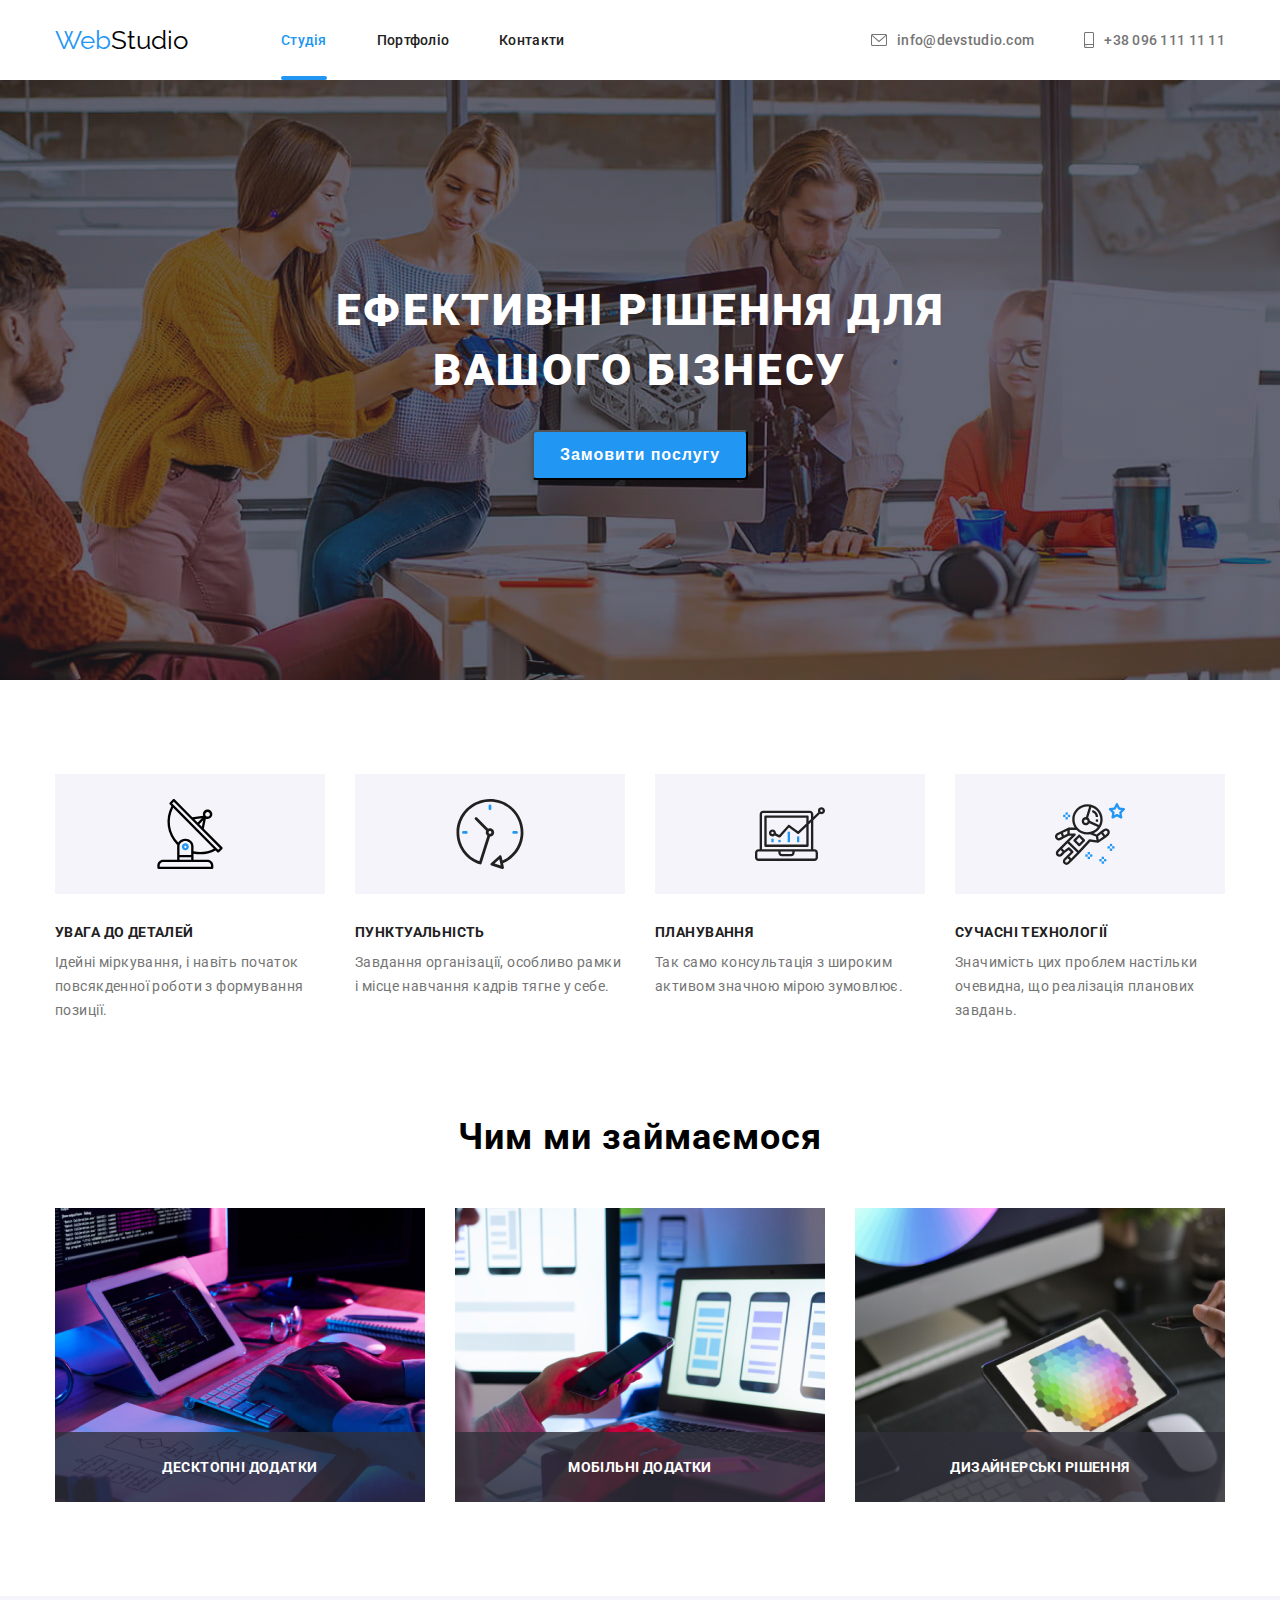
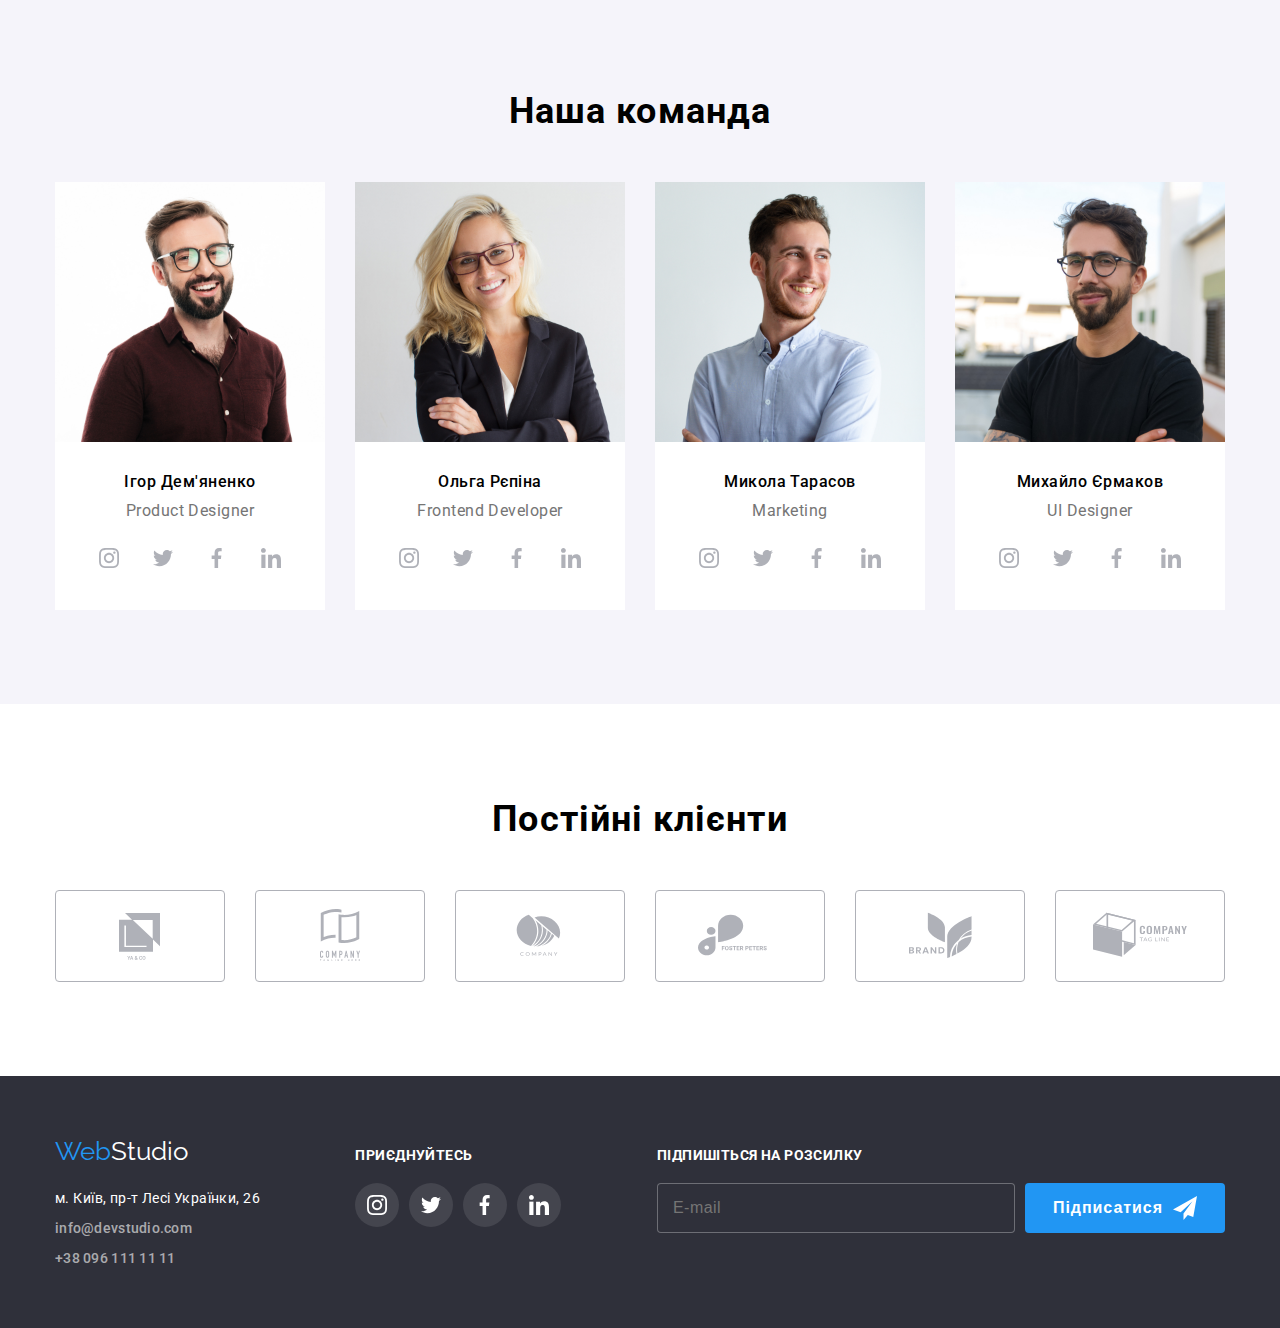
==== commit 4b0ed6ba: "solution" ====
--- a/index.html
+++ b/index.html
@@ -63,7 +63,7 @@
       </div>
     </header>
 
-    <main>
+    <main class="main">
       <section class="hero">
         <h1 class="hero__title">Ефективні рішення для вашого бізнесу</h1>
         <button class="hero__button" type="button">Замовити послугу</button>
--- a/css/style.min.css
+++ b/css/style.min.css
@@ -1 +1 @@
-body,h1,h2,h3,h4,h5,h6,p,ul,button{margin:0;padding:0}a{text-decoration:none}*{box-sizing:border-box}.link{transition:color .3s linear;font-family:inherit}.link:hover{color:#2196f3}.page{font-family:"Roboto",sans-serif;font-weight:400}.container{margin:0 auto;max-width:1170px;width:100%}.header{display:flex;height:80px}.header__content{display:flex;height:100%}.header__right-block{display:flex;justify-content:space-between;width:100%}.header__logo{margin-right:93px}.nav{display:flex}.nav__list{margin:0;padding:0;list-style:none;display:flex;gap:50px}.nav__item{display:flex}.nav__link{display:flex;align-items:center;color:#212121;font-size:14px;font-weight:500;line-height:normal;letter-spacing:.28px;text-decoration:none;transition:all .3s ease}.nav__link:hover{color:#2196f3;font-weight:500;line-height:normal;letter-spacing:.28px}.is-active{position:relative;color:#2196f3}.is-active::after{display:block;content:"";height:4px;position:absolute;width:100%;bottom:0;background-color:#2196f3;border-radius:2px}.contacts{display:flex;gap:50px}.contacts --footer{flex-direction:column;gap:6px}.contacts__item{display:flex;align-items:center;color:#757575;font-size:14px;font-weight:500;line-height:normal;letter-spacing:.28px}.contacts__item--footer{color:rgba(255,255,255,.6);line-height:24px}.logo{font-family:"Raleway",sans-serif;text-decoration:none;font-size:26px;display:flex;align-items:center}.logo--color-blue{color:#2196f3}.logo--color-black{color:#000}.hero{display:flex;flex-direction:column;justify-content:center;align-items:center;gap:30px;height:600px;background:linear-gradient(90deg, rgba(47, 48, 58, 0.4) 0%, rgba(47, 48, 58, 0.4) 100%),url("../images/hero.jpg"),#2f303a;background-repeat:no-repeat;background-size:cover;background-position:center;color:#fff;font-size:44px;font-weight:900px;line-height:60px;text-transform:uppercase;flex-shrink:0}.hero__title{color:#fff;text-align:center;width:696px;font-size:44px;font-weight:900;line-height:60px;letter-spacing:2.64px;text-transform:uppercase}.hero__button{background-color:#2196f3;color:#fff;width:216px;height:50px;cursor:pointer;text-align:center;font-size:16px;font-weight:700;line-height:30px;letter-spacing:.96px;border-radius:4px;box-shadow:0 4px 4px 0 rgba(0,0,0,.15)}.activity__title{text-align:center;margin-bottom:50px;font-size:36px;font-weight:700;line-height:42px;letter-spacing:.03em}.activity__list{list-style:none;display:flex;justify-content:center;gap:30px}.activity__item{display:flex}.activity__img-container{position:relative;display:flex}.activity__img{width:370px;height:294px;flex-shrink:0}.activity__text{position:absolute;bottom:0;background-color:rgba(47,48,58,.8);color:#fff;width:100%;height:70px;display:flex;justify-content:center;align-items:center;text-transform:uppercase;font-size:14px;font-weight:700;line-height:16px;letter-spacing:.03em}.team{flex-shrink:0;background-color:#f5f4fa;width:100%}.team__title{margin:0 0 50px;text-align:center;font-size:36px;font-weight:700;line-height:42px;letter-spacing:.03em}.team__list{list-style:none;display:flex;gap:30px;justify-content:center;border-radius:4px}.person{background-color:#fff;width:270px}.person__img{width:100%}.person__img-container{display:flex}.person__content{padding:30px 0 30px;display:flex;flex-direction:column;align-items:center}.person__name{margin:0 0 10px;font-size:16px;font-weight:500;line-height:19px;letter-spacing:.03em}.person__role{margin:0 0 16px;font-size:16px;font-weight:400;line-height:19px;letter-spacing:.03em;color:#757575}.section{padding:94px 0 94px}.section--no-pd-top{padding:0 0 94px}.footer{background-color:#2f303a;height:252px;padding-top:60px}.logo--color-white{color:#fff}.footer__content{display:flex;align-items:baseline;justify-content:space-between}.footer__contacts{display:flex;flex-direction:column;gap:6px}.contacts__address{color:#fff;font-style:normal;font-size:14px;font-weight:400;line-height:24px;letter-spacing:.03em;text-align:left}.footer__logo{margin:0 0 20px}.footer__email{color:#757575;font-size:14px;font-weight:400;line-height:24px;letter-spacing:.03em;text-align:left}.footer__number{color:#757575;font-size:14px;font-weight:400;line-height:24px;letter-spacing:.03em;text-align:left}.features__filter{background-color:#f5f4fa;color:#212121;height:38px;font-size:16px;font-weight:500;line-height:26px;letter-spacing:.03em;text-align:center;padding:6px 22px}.info{text-align:center}.features__filters{list-style:none;margin:0 0 50px;display:flex;justify-content:center;gap:8px}.features__filter{transition:all .3s ease;background-color:#eee;color:#000;border-radius:4px}.features__filter:hover{background-color:#2196f3;color:#fff}.features__list{list-style:none;display:flex;flex-wrap:wrap;gap:30px}.features__block{display:flex;justify-content:space-between}.features__item{width:370px;height:404px}.category__img-container{position:relative;overflow:hidden;display:flex}.category__img{display:flex}.hidden-text{background:rgba(33,150,243,.8980392157);position:absolute;color:#fff;font-size:18px;font-weight:400;line-height:28px;letter-spacing:.03em;padding:63px 24px;transform:translateY(100%);transition:transform .3s ease;top:0}.features__item:hover .hidden-text{transform:translateY(0)}.category{cursor:pointer}.category__content{padding:20px 24px;border:1px solid #eee;border-top:none}.category__title{margin:0 0 4px;font-size:18px;font-weight:700;line-height:36px;letter-spacing:.06em}.category__type{font-size:16px;font-weight:400;line-height:30px;letter-spacing:.03em;color:#757575}.icon{display:flex;padding:0 10px 0 0;transition:color .3s linear}.icon--email{height:12px;width:16px}.icon--phone{height:16px;width:10px}.contacts__block{display:flex}.contacts__icon{box-sizing:content-box}.contacts__icon-email{padding:34px 10px 34px 0;transition:color .3s linear}.contacts__block:hover{background-color:#fff}.contacts__block:hover .contacts__icon{color:#2196f3}.contacts__block:hover .contacts__email{color:#2196f3}.points__icon-list{list-style:none;display:flex;gap:30px;border-radius:4px;padding:0 0 30px}.points__icon-item{width:270px;height:120px;background-color:#f5f4fa;display:flex;justify-content:center;align-items:center}.points__icon{width:70px;height:70px}.social-icons__list{list-style:none;display:flex;gap:10px}.social-icons__item{width:44px;height:44px;display:flex;justify-content:center;align-items:center;border-radius:50%;transition:all .3s linear;background-color:rgba(0,0,0,0);color:#afb1b8;cursor:pointer}.social-icons__item--footer{background-color:rgba(255,255,255,.1019607843)}.social-icons__icon{color:inherit;width:20px;height:20px}.social-icons__icon--footer{color:#fff}.social-icons__item:hover{background-color:#2196f3;color:#fff}.person__media-item:hover .person__media-icon{color:#fff}.clients__content{padding:94px 0}.clients__title{text-align:center;font-size:36px;font-weight:700;line-height:42px;letter-spacing:.03em;text-align:center;margin:0 0 50px}.clients__list{list-style:none;display:flex;gap:30px}.clients__item{display:flex;justify-content:center;align-items:center;width:170px;height:92px;border:1px #afb1b8 solid;border-radius:4px;transition:all .3s linear;cursor:pointer}.clients__item:hover{border-color:#2196f3}.clients__item:hover .clients__logo{color:#2196f3}.clients__logo{width:106px;height:60px;color:#afb1b8;transition:all .3s linear}.social-icons__title{font-size:14px;font-weight:700;line-height:16px;letter-spacing:.03em;color:#fff;text-transform:uppercase}.footer__social-icons{display:flex;flex-direction:column;gap:20px;justify-content:center}.modal{opacity:0;position:fixed;top:0;left:0;right:0;bottom:0;background-color:rgba(0,0,0,.5019607843);transition:all .3s ease;pointer-events:none}.modal--is-open{opacity:1;pointer-events:all}.modal__window{padding:40px;width:528px;height:580px;top:50%;left:50%;border-radius:4px;background-color:#fff;position:absolute;transform:translate(-50%, -30%);transition:all .3s ease}.modal--is-open .modal__window{transform:translate(-50%, -50%)}.modal--is-open .modal{opacity:1;pointer-events:all}.modal__button{position:absolute;right:8px;top:8px;display:flex;justify-content:center;align-items:center;border:1px solid rgba(0,0,0,.1019607843);height:30px;width:30px;border-radius:50%;border:1px solid rgba(0,0,0,.1019607843);background-color:#fff;cursor:pointer}.modal__cross{height:11px;width:11px;transition:color .3s linear}.modal__button:hover .modal__cross{color:#2196f3}main:has(.modal--is-open){overflow:hidden}.modal__form{display:flex;flex-direction:column;gap:12px}.modal__title{font-size:20px;font-weight:700;line-height:23px;letter-spacing:.03em;color:#212121;text-align:center}.form{display:flex;flex-direction:column;align-items:center}.form__item{margin:0 0 10px;position:relative;display:flex;flex-direction:column;gap:4px;width:100%;font-size:12px;font-weight:400;line-height:14px;letter-spacing:.01em;color:#757575}.form__item--textarea{margin:0 0 20px}.form__item--checkbox{margin:0 0 30px;display:flex;flex-direction:row;justify-content:center;align-items:center}.form__icon{position:absolute;height:18px;width:18px;padding:2px;color:#000;left:12px;bottom:11px;transition:color .3s ease}.form__input{padding:0 0 0 42px;border-radius:4px;border:1px solid rgba(33,33,33,.2);height:40px;transition:color .3s linear;cursor:pointer;transition:border-color .3s ease}.form__input:hover,.form__input:focus,.form__text-area:focus{border-color:#2196f3;outline:1px solid #2196f3}.form__input:hover+.form__icon{color:#2196f3}.form__text-area{padding:12px 16px;height:120px;border:1px solid rgba(33,33,33,.2);border-radius:4px;resize:none}.form__text-area::-moz-placeholder{color:rgba(117,117,117,.5019607843);font-size:12px;font-weight:400;line-height:14px;letter-spacing:.01em}.form__text-area::placeholder{color:rgba(117,117,117,.5019607843);font-size:12px;font-weight:400;line-height:14px;letter-spacing:.01em}.checkbox-link{color:#2196f3}.form__button{color:#fff;border-radius:4px;width:200px;height:50px;background-color:#188ce8;border:1px solid rgba(33,33,33,.2);cursor:pointer}.footer__subscribe{display:flex;flex-direction:column}.subscribe__title{margin:0 0 20px;color:#fff;font-size:14px;font-weight:700;line-height:16px;letter-spacing:.03em;text-transform:uppercase;display:flex;flex-direction:column}.subscribe__form{display:flex;gap:10px}.subscribe__input{padding:0 0 0 15px;width:358px;height:50px;border-radius:4px;border:1px solid rgba(255,255,255,.3019607843);background-color:#2f303a;color:#fff}.subscribe__button{padding:0 28px;display:flex;justify-content:center;align-items:center;gap:10px;height:50px;font-size:16px;font-weight:700;line-height:30px;letter-spacing:.06em;color:#fff;background-color:#2196f3;border-radius:4px;border:none;cursor:pointer}.subscribe__button-icon{height:24px;width:24px}.subscribe__input::-moz-placeholder{font-size:16px;font-weight:400;line-height:20px;letter-spacing:.03em}.subscribe__input::placeholder{font-size:16px;font-weight:400;line-height:20px;letter-spacing:.03em}/*# sourceMappingURL=style.min.css.map */+body,h1,h2,h3,h4,h5,h6,p,ul,button{margin:0;padding:0}a{text-decoration:none}*{box-sizing:border-box}.link{transition:color .3s linear;font-family:inherit}.link:hover{color:#2196f3}.page{font-family:"Roboto",sans-serif;font-weight:400}.container{margin:0 auto;max-width:1170px;width:100%}.header{display:flex;height:80px}.header__content{display:flex;height:100%}.header__right-block{display:flex;justify-content:space-between;width:100%}.header__logo{margin-right:93px}.logo{font-family:"Raleway",sans-serif;text-decoration:none;font-size:26px;display:flex;align-items:center}.logo--color-blue{color:#2196f3}.logo--color-black{color:#000}.logo--color-white{color:#fff}.nav{display:flex}.nav__list{margin:0;padding:0;list-style:none;display:flex;gap:50px}.nav__item{display:flex}.nav__link{display:flex;align-items:center;color:#212121;font-size:14px;font-weight:500;line-height:normal;letter-spacing:.28px;text-decoration:none;transition:all .3s ease}.nav__link:hover{color:#2196f3;font-weight:500;line-height:normal;letter-spacing:.28px}.is-active{position:relative;color:#2196f3}.is-active::after{display:block;content:"";height:4px;position:absolute;width:100%;bottom:0;background-color:#2196f3;border-radius:2px}.icon{display:flex;padding:0 10px 0 0;transition:color .3s linear}.icon--email{height:12px;width:16px}.icon--phone{height:16px;width:10px}.contacts{display:flex;gap:50px}.contacts --footer{flex-direction:column;gap:6px}.contacts__item{display:flex;align-items:center;color:#757575;font-size:14px;font-weight:500;line-height:normal;letter-spacing:.28px}.contacts__item--footer{color:rgba(255,255,255,.6);line-height:24px}.contacts__address{color:#fff;font-style:normal;font-size:14px;font-weight:400;line-height:24px;letter-spacing:.03em;text-align:left}.contacts__block{display:flex}.contacts__block:hover{background-color:#fff}.contacts__block:hover .contacts__block:hover__icon{color:#2196f3}.contacts__block:hover .contacts__block:hover__email{color:#2196f3}.contacts__icon{box-sizing:content-box}.contacts__icon-email{padding:34px 10px 34px 0;transition:color .3s linear}.main:has(.modal--is-open){overflow:hidden}.hero{display:flex;flex-direction:column;justify-content:center;align-items:center;gap:30px;height:600px;background:linear-gradient(90deg, rgba(47, 48, 58, 0.4) 0%, rgba(47, 48, 58, 0.4) 100%),url("../images/hero.jpg"),#2f303a;background-repeat:no-repeat;background-size:cover;background-position:center;color:#fff;font-size:44px;font-weight:900px;line-height:60px;text-transform:uppercase;flex-shrink:0}.hero__title{color:#fff;text-align:center;width:696px;font-size:44px;font-weight:900;line-height:60px;letter-spacing:2.64px;text-transform:uppercase}.hero__button{background-color:#2196f3;color:#fff;width:216px;height:50px;cursor:pointer;text-align:center;font-size:16px;font-weight:700;line-height:30px;letter-spacing:.96px;border-radius:4px;box-shadow:0 4px 4px 0 rgba(0,0,0,.15)}.points__list{display:flex;justify-content:space-evenly;list-style:none;background-color:#fff;gap:30px}.points__item{width:270px;flex-shrink:0;display:flex;flex-direction:column;gap:30px}.points__title{color:#212121;margin-bottom:10px;font-size:14px;font-weight:700;line-height:16px;letter-spacing:.03em}.points__text{color:#757575;font-size:14px;font-weight:400;line-height:24px;letter-spacing:.42px;width:270px}.points__icon-list{list-style:none;display:flex;gap:30px;border-radius:4px;padding:0 0 30px}.points__icon-item{width:270px;height:120px;background-color:#f5f4fa;display:flex;justify-content:center;align-items:center}.points__icon{width:70px;height:70px}.section{padding:94px 0 94px}.section--no-pd-top{padding:0 0 94px}.activity__title{text-align:center;margin-bottom:50px;font-size:36px;font-weight:700;line-height:42px;letter-spacing:.03em}.activity__list{list-style:none;display:flex;justify-content:center;gap:30px}.activity__item{display:flex}.activity__img{width:370px;height:294px;flex-shrink:0}.activity__img-container{position:relative;display:flex}.activity__text{position:absolute;bottom:0;background-color:rgba(47,48,58,.8);color:#fff;width:100%;height:70px;display:flex;justify-content:center;align-items:center;text-transform:uppercase;font-size:14px;font-weight:700;line-height:16px;letter-spacing:.03em}.social-icons__list{list-style:none;display:flex;gap:10px}.social-icons__item{width:44px;height:44px;display:flex;justify-content:center;align-items:center;border-radius:50%;transition:all .3s linear;background-color:rgba(0,0,0,0);color:#afb1b8;cursor:pointer}.social-icons__item--footer{background-color:rgba(255,255,255,.1019607843)}.social-icons__icon{color:inherit;width:20px;height:20px}.social-icons__icon--footer{color:#fff}.social-icons__item:hover{background-color:#2196f3;color:#fff}.social-icons__title{font-size:14px;font-weight:700;line-height:16px;letter-spacing:.03em;color:#fff;text-transform:uppercase}.team{flex-shrink:0;background-color:#f5f4fa;width:100%}.team__title{margin:0 0 50px;text-align:center;font-size:36px;font-weight:700;line-height:42px;letter-spacing:.03em}.team__list{list-style:none;display:flex;gap:30px;justify-content:center;border-radius:4px}.person{background-color:#fff;width:270px}.person__img{width:100%}.person__img-container{display:flex}.person__content{padding:30px 0 30px;display:flex;flex-direction:column;align-items:center}.person__name{margin:0 0 10px;font-size:16px;font-weight:500;line-height:19px;letter-spacing:.03em}.person__role{margin:0 0 16px;font-size:16px;font-weight:400;line-height:19px;letter-spacing:.03em;color:#757575}.person__media-item:hover .person__media-icon{color:#fff}.clients__content{padding:94px 0}.clients__title{text-align:center;font-size:36px;font-weight:700;line-height:42px;letter-spacing:.03em;text-align:center;margin:0 0 50px}.clients__list{list-style:none;display:flex;gap:30px}.clients__item{display:flex;justify-content:center;align-items:center;width:170px;height:92px;border:1px #afb1b8 solid;border-radius:4px;transition:all .3s linear;cursor:pointer}.clients__item:hover{border-color:#2196f3}.clients__item:hover .clients__logo{color:#2196f3}.clients__logo{width:106px;height:60px;color:#afb1b8;transition:all .3s linear}.subscribe__title{margin:0 0 20px;color:#fff;font-size:14px;font-weight:700;line-height:16px;letter-spacing:.03em;text-transform:uppercase;display:flex;flex-direction:column}.subscribe__form{display:flex;gap:10px}.subscribe__input{padding:0 0 0 15px;width:358px;height:50px;border-radius:4px;border:1px solid rgba(255,255,255,.3019607843);background-color:#2f303a;color:#fff}.subscribe__button{padding:0 28px;display:flex;justify-content:center;align-items:center;gap:10px;height:50px;font-size:16px;font-weight:700;line-height:30px;letter-spacing:.06em;color:#fff;background-color:#2196f3;border-radius:4px;border:none;cursor:pointer}.subscribe__button-icon{height:24px;width:24px}.subscribe__input::-moz-placeholder{font-size:16px;font-weight:400;line-height:20px;letter-spacing:.03em}.subscribe__input::placeholder{font-size:16px;font-weight:400;line-height:20px;letter-spacing:.03em}.footer{background-color:#2f303a;height:252px;padding-top:60px}.footer__content{display:flex;align-items:baseline;justify-content:space-between}.footer__contacts{display:flex;flex-direction:column;gap:6px}.footer__logo{margin:0 0 20px}.footer__email{color:#757575;font-size:14px;font-weight:400;line-height:24px;letter-spacing:.03em;text-align:left}.footer__number{color:#757575;font-size:14px;font-weight:400;line-height:24px;letter-spacing:.03em;text-align:left}.footer__social-icons{display:flex;flex-direction:column;gap:20px;justify-content:center}.footer__subscribe{display:flex;flex-direction:column}.modal{opacity:0;position:fixed;top:0;left:0;right:0;bottom:0;background-color:rgba(0,0,0,.5019607843);transition:all .3s ease;pointer-events:none}.modal--is-open{opacity:1;pointer-events:all}.modal--is-open .modal__window{transform:translate(-50%, -50%)}.modal--is-open .modal{opacity:1;pointer-events:all}.modal__window{padding:40px;width:528px;height:580px;top:50%;left:50%;border-radius:4px;background-color:#fff;position:absolute;transform:translate(-50%, -30%);transition:all .3s ease}.modal__button{position:absolute;right:8px;top:8px;display:flex;justify-content:center;align-items:center;border:1px solid rgba(0,0,0,.1019607843);height:30px;width:30px;border-radius:50%;border:1px solid rgba(0,0,0,.1019607843);background-color:#fff;cursor:pointer}.modal__button:hover .modal__cross{color:#2196f3}.modal__cross{height:11px;width:11px;transition:color .3s linear}.modal__form{display:flex;flex-direction:column;gap:12px}.modal__title{font-size:20px;font-weight:700;line-height:23px;letter-spacing:.03em;color:#212121;text-align:center}.form{display:flex;flex-direction:column;align-items:center}.form__item{margin:0 0 10px;position:relative;display:flex;flex-direction:column;gap:4px;width:100%;font-size:12px;font-weight:400;line-height:14px;letter-spacing:.01em;color:#757575}.form__item--textarea{margin:0 0 20px}.form__item--checkbox{margin:0 0 30px;display:flex;flex-direction:row;justify-content:center;align-items:center}.form__icon{position:absolute;height:18px;width:18px;padding:2px;color:#000;left:12px;bottom:11px;transition:color .3s ease}.form__input{padding:0 0 0 42px;border-radius:4px;border:1px solid rgba(33,33,33,.2);height:40px;transition:color .3s linear;cursor:pointer;transition:border-color .3s ease}.form__input:hover,.form__input:focus,.form__text-area:focus{border-color:#2196f3;outline:1px solid #2196f3}.form__input:hover+.form__icon,.form__input:focus+.form__icon{color:#2196f3}.form__text-area{padding:12px 16px;height:120px;border:1px solid rgba(33,33,33,.2);border-radius:4px;resize:none}.form__text-area::-moz-placeholder{color:rgba(117,117,117,.5019607843);font-size:12px;font-weight:400;line-height:14px;letter-spacing:.01em}.form__text-area::placeholder{color:rgba(117,117,117,.5019607843);font-size:12px;font-weight:400;line-height:14px;letter-spacing:.01em}.form__button{color:#fff;border-radius:4px;width:200px;height:50px;background-color:#188ce8;border:1px solid rgba(33,33,33,.2);cursor:pointer}.checkbox-link{color:#2196f3}.features__filter{background-color:#f5f4fa;color:#212121;height:38px;font-size:16px;font-weight:500;line-height:26px;letter-spacing:.03em;text-align:center;padding:6px 22px}.features__filters{list-style:none;margin:0 0 50px;display:flex;justify-content:center;gap:8px}.features__filter{transition:all .3s ease;background-color:#eee;color:#000;border-radius:4px}.features__filter:hover{background-color:#2196f3;color:#fff}.features__list{list-style:none;display:flex;flex-wrap:wrap;gap:30px}.features__block{display:flex;justify-content:space-between}.features__item{width:370px;height:404px}.features__item:hover .hidden-text{transform:translateY(0)}.info{text-align:center}.category{cursor:pointer}.category__img-container{position:relative;overflow:hidden;display:flex}.category__img{display:flex}.category__content{padding:20px 24px;border:1px solid #eee;border-top:none}.category__title{margin:0 0 4px;font-size:18px;font-weight:700;line-height:36px;letter-spacing:.06em}.category__type{font-size:16px;font-weight:400;line-height:30px;letter-spacing:.03em;color:#757575}.hidden-text{background:rgba(33,150,243,.8980392157);position:absolute;color:#fff;font-size:18px;font-weight:400;line-height:28px;letter-spacing:.03em;padding:63px 24px;transform:translateY(100%);transition:transform .3s ease;top:0}/*# sourceMappingURL=style.min.css.map */